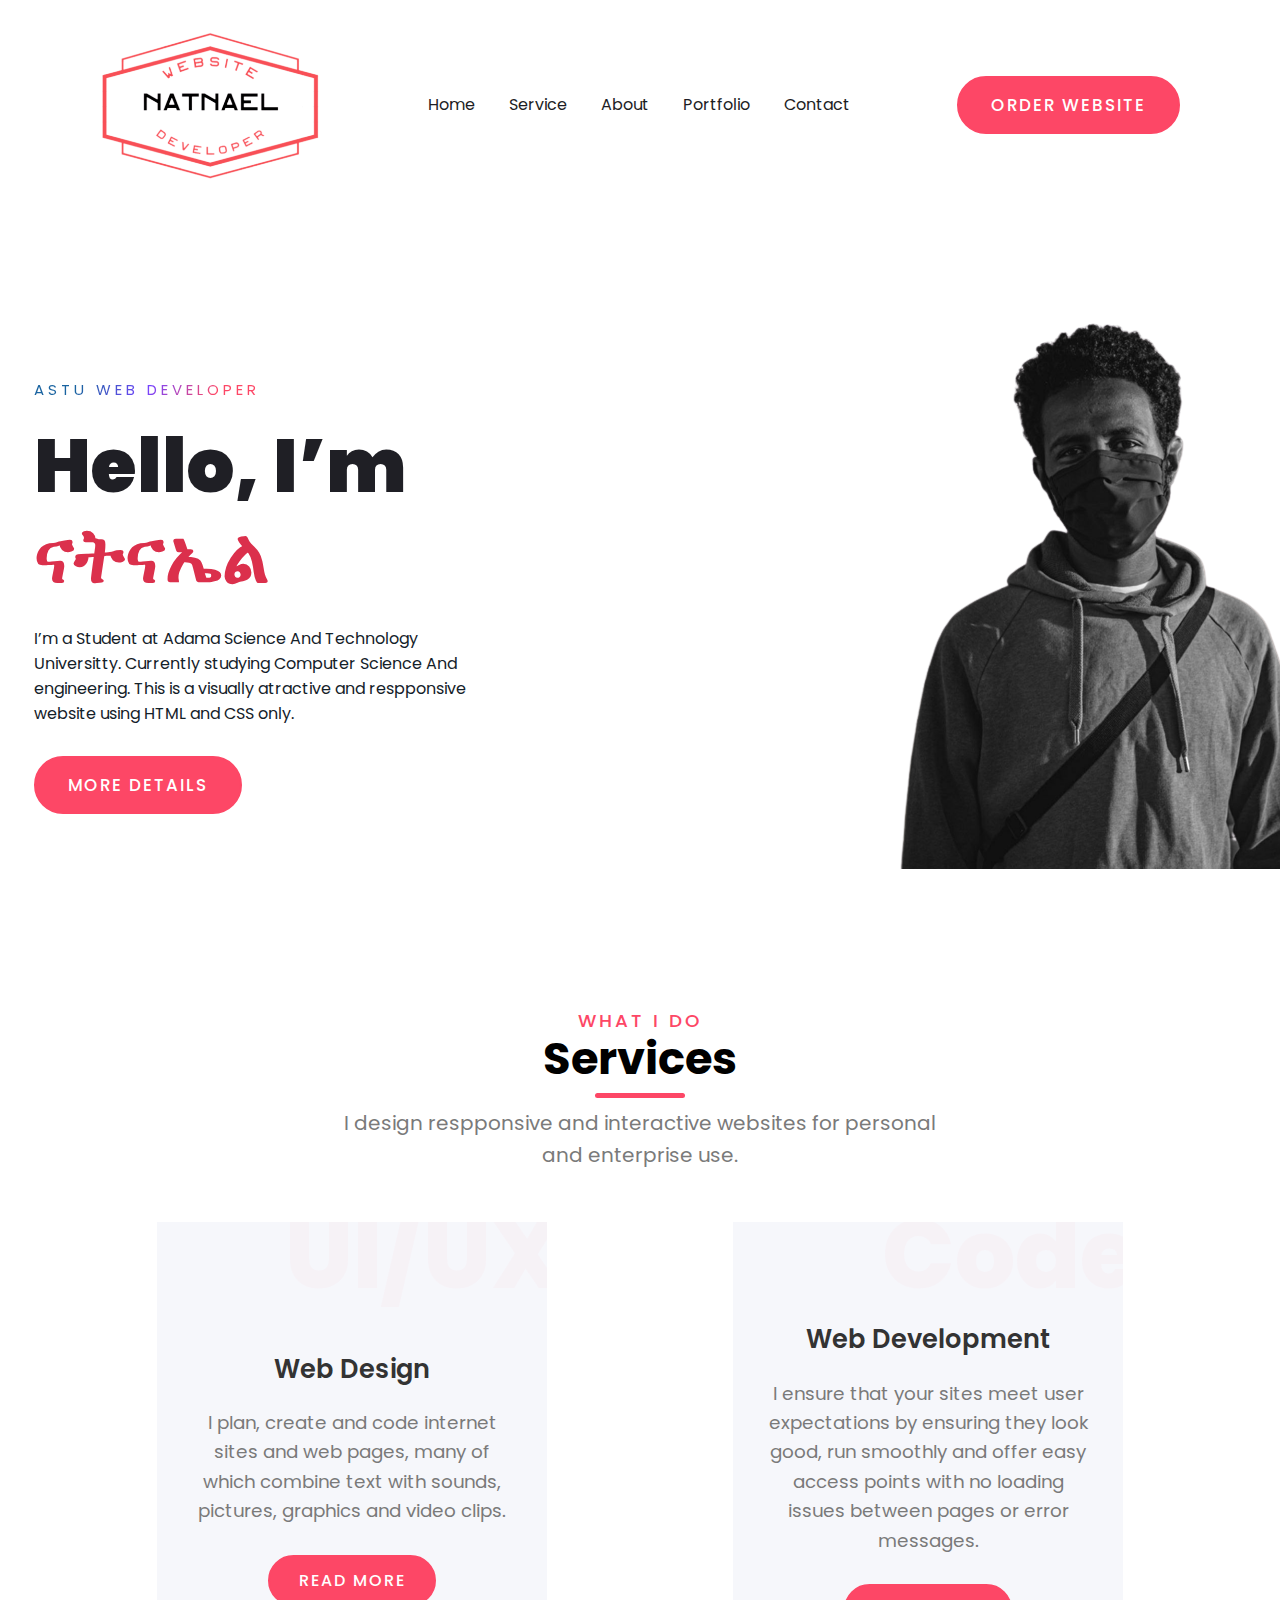
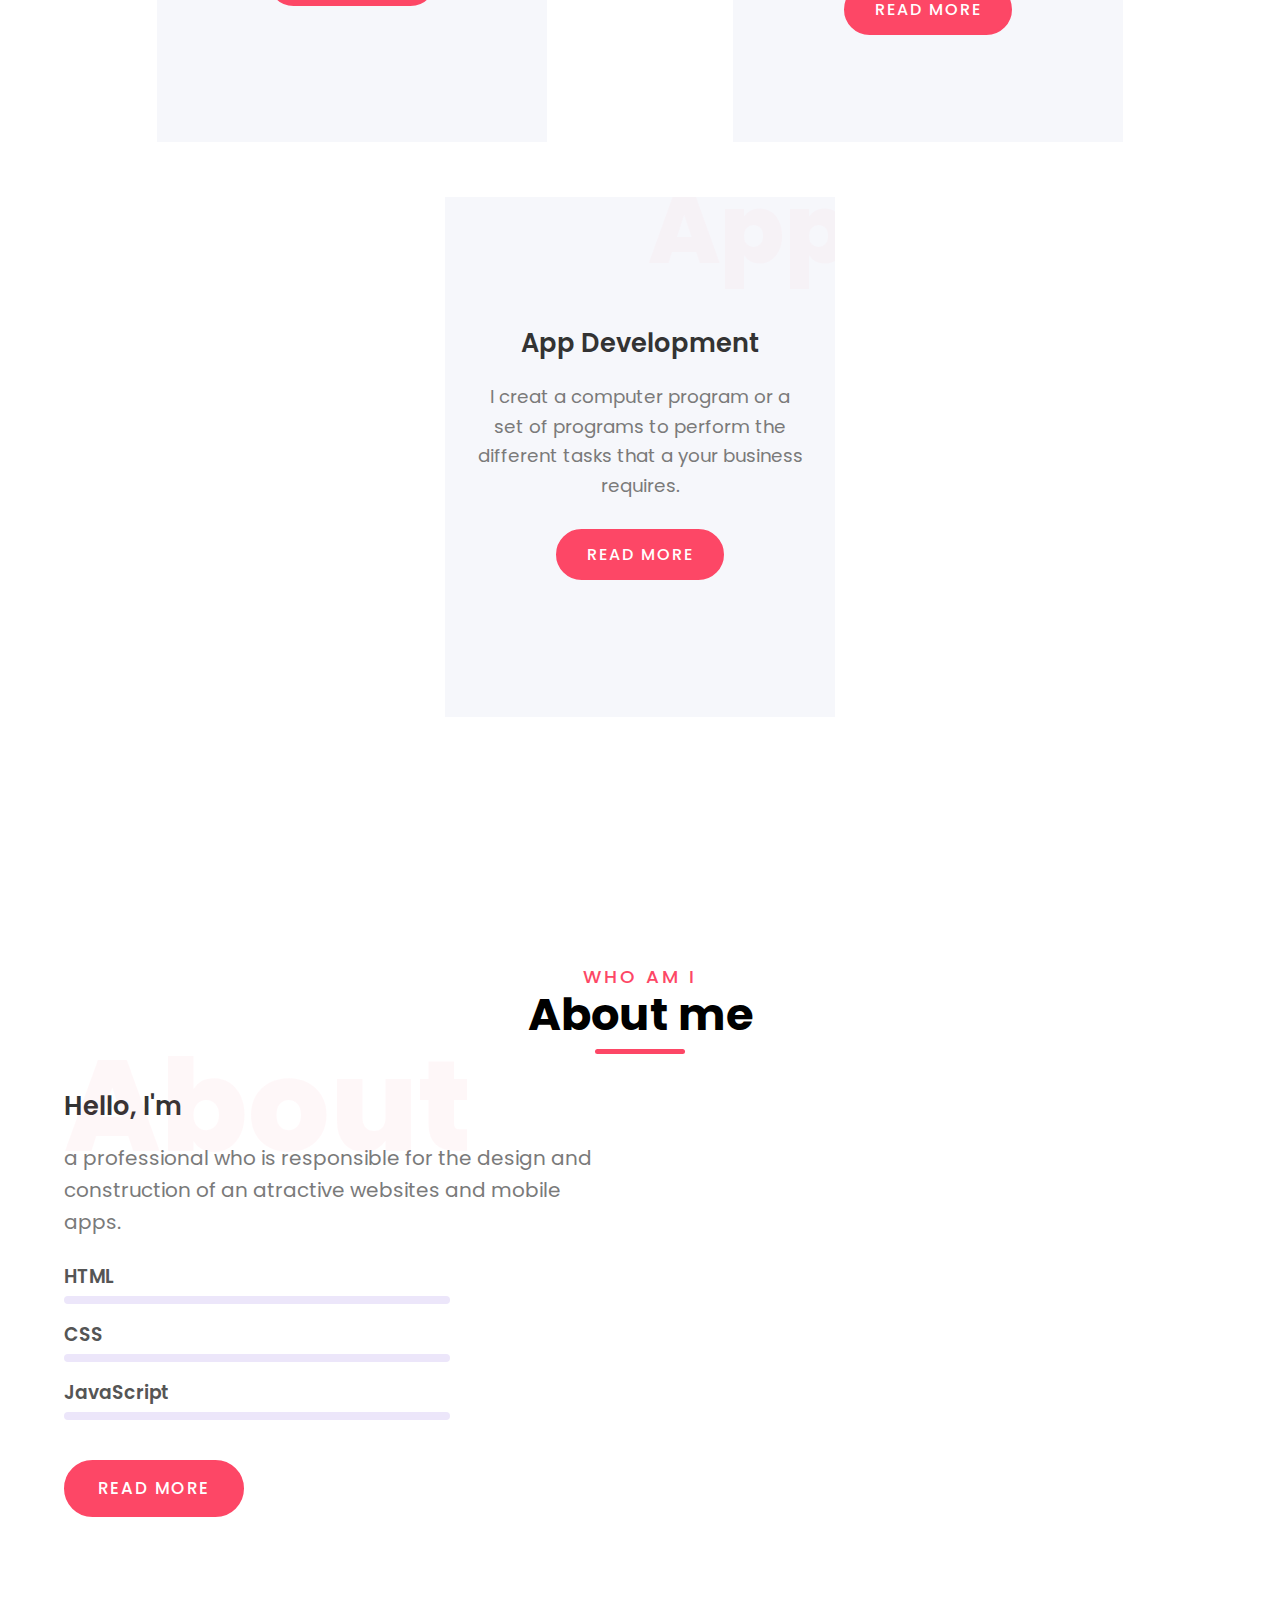
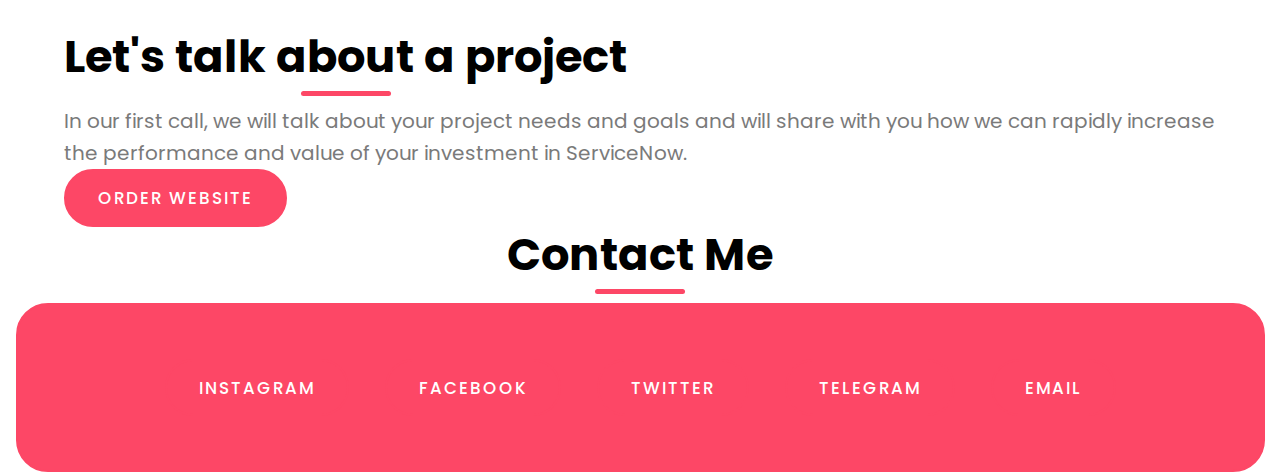
==== index.html @ 195dbab7 "first commit" ====
<!DOCTYPE html>
<html lang="en">
<head>
    <meta charset="UTF-8">
    <title>Personal Website</title>
    <link rel="stylesheet" href="./css/style.css">
</head>
<body>

    <div class="hero">
        <nav>
            <img src="./img/icon2.png" class="logo">
            <ul>
                <li><a href="index.html">Home</a></li>
                <li><a href="#services">Service</a></li>
                <li><a href="#about">About</a></li>
                <li><a href="#">Portfolio</a></li>
                <li><a href="#contacts">Contact</a></li>
            </ul>
            <a href="#order" class="btn">Order website</a>
        </nav>

        <div class="content">
             <div class="grid-1">
            <span class="title1">ASTU Web Developer</span>
            <h1>Hello, I’m <span>ናትናኤል</span></h1>
            <p>I’m a Student at Adama Science And Technology Universitty. Currently studying Computer Science And engineering. This is a visually atractive and respponsive website using HTML and CSS only.</p>
            <a href="contacts.html" class="btn">More Details</a>
        </div>
            <div class="grid-21">
                <img class="card-img" src="./img/person-me.png" alt="me">
            </div>
        </div>
    </div>



    <section class="services section" id="services">
        <div class="container">
          <div class="section-header">
            <h3 class="title" data-title="What I Do">Services</h3>
            <p class="text">
              I design respponsive and interactive websites for personal and enterprise use.
            </p>
          </div>

          <div class="cards">
            <div class="card-wrap">
            
              <div class="card" data-card="UI/UX">
                <div class="card-content z-index">
                  <h3 class="title-sm">Web Design</h3>
                  <p class="text">
                   I plan, create and code internet sites and web pages, many of which combine text with sounds, pictures, graphics and video clips.
                  </p>
                  <a href="#" class="btn small">Read more</a>
                </div>
              </div>
            </div>

            <div class="card-wrap">
              <div class="card" data-card="Code">
                <div class="card-content z-index">
                  <h3 class="title-sm">Web Development</h3>
                  <p class="text">
                   I ensure that your sites meet user expectations by ensuring they look good, run smoothly and offer easy access points with no loading issues between pages or error messages.
                  </p>
                  <a href="#" class="btn small">Read more</a>
                </div>
              </div>
            </div>

            <div class="card-wrap">
              <div class="card" data-card="App">
                <div class="card-content z-index">
                  <h3 class="title-sm">App Development</h3>
                  <p class="text">
                  I creat a computer program or a set of programs to perform the different tasks that a your business requires.
                  </p>
                  <a href="#" class="btn small">Read more</a>
                </div>
              </div>
            </div>
          </div>
        </div>
      </section>


      <section class="about section" id="about">
        <div class="container">
          <div class="section-header">
            <h3 class="title" data-title="Who Am I">About me</h3>
          </div>

          <div class="section-body grid-2">
            <div class="column-1">
              <h3 class="title-sm">Hello, I'm</h3>
              <p class="text">
                a professional who is responsible for the design and construction of an atractive websites and mobile apps. 
              </p>
              <div class="skills">
                <div class="skill html">
                  <h3 class="skill-title">HTML</h3>
                  <div class="skill-bar">
                    <div class="skill-progress" data-progress="90%"></div>
                  </div>
                </div>
                <div class="skill css">
                  <h3 class="skill-title">CSS</h3>
                  <div class="skill-bar">
                    <div class="skill-progress" data-progress="70%"></div>
                  </div>
                </div>
                <div class="skill js">
                  <h3 class="skill-title">JavaScript</h3>
                  <div class="skill-bar">
                    <div class="skill-progress" data-progress="80%"></div>
                  </div>
                </div>
              </div>
              <a href="#" class="btn">Read more</a>
            </div>
          </div>
        </div>
      </section>
      <section class="order-website" id="order">
        <div class="container">
          <h3 class="title">Let's talk about a project</h3>
          <p class="text">
            In our first call, we will talk about your project needs and goals and will share with you how we can rapidly increase the performance and value of your investment in ServiceNow.
          </p>
          <a href="#" class="btn">ORDER WEBSITE</a>
          
        </div>
      </section>

      <section class="contactme" id="contacts">

       <center><h3 class="title">Contact Me</h3></center> 
       <center>
          <div class="btn">
          <nav>
        <ul>
            <li><a href="https://instagram.com/nhatty_zem" class="btn" target="blank">instagram</a></li>
            <li><a href="https://facebook.com/natnael_zemete"class="btn" target="blank">facebook</a></li>
            <li><a href="https://twitter.com/natizemete" class="btn" target="blank">twitter</a></li>
            <li><a href="https://telegram.org" class="btn" target="blank">telegram</a></li>
            <li><a href="mailto:nzemete@aastu.edu.et" class="btn" target="_blank">Email</a></li>         </ul>
        </nav>
        </div>
      </center>
      </section>
</body>
</html>
---- css/style.css ----
@import url('https://fonts.googleapis.com/css2?family=Poppins:wght@400;500;600;700&display=swap');

*{
    margin: 0;
    padding: 0;
    box-sizing: border-box;
    font-family: 'Poppins', sans-serif;
}
a{
    text-decoration: none;
}
.hero{
    width: 100%;
    height: 100vh;
    background:transparent;
    background: cover;
}
nav{
    display: flex;
    align-items: center;
    justify-content: space-between;
    padding: 30px 100px;
}

nav ul li ul {
    position: absolute;
    top: 44px;
    left: 0;
    background: transparent;
    width: 200px;
    transition: 0.5s;

}
.logo{
    max-height: 150px;
}
nav ul li{
    list-style: none;
    display: inline-block;
    padding: 10px 15px;
}
nav ul li a{
    color: #1d1d24;
    position: relative;
    padding: 5px 0;
}
nav ul li a:hover{
    color: #fd4766;
}

.heroTop nav ul li:hover{

    transform: scale(1.2);
    transition: 0.3s;


}
.contactme .btn ul li a:after{
    content: "";
    position: absolute;
    left: 0;
    width: 0;
    height: 3px;
    background: #fd4766;
    margin-top: 5px;
    bottom: 0;
}

nav ul li a:after{
    content: "";
    position: absolute;
    left: 0;
    width: 0;
    height: 3px;
    background: #fd4766;
    transition: .3s;
    
    bottom: 0;
}
nav ul li a:hover:after{
    width: 100%;

 
}
.btn{
    color: #fff;
    font-size: 16px;
    text-transform: uppercase;
    letter-spacing: 2px;
    padding: 16px 40px;
    border-radius: 500px;
    display: inline-block;
    font-weight: 500;
    transition: all .4s ease-in-out;
    background-size: 152% 100%;
    background: #fd4766;
    border: 2px solid #fd4766;
}
.btn:hover{
    background: transparent;
    border-color: #fd4766;
    color: #fd4766;
}
.content{
    position: absolute;
    top: 35%;
    left: 8%;
    display: grid;
    grid-template-columns: 70% 40%;
    gap: 20PX;
    justify-content: center;
    align-items: center;}
.content .title1{
    color: #1f1f25;
    font-size: 15px;
    text-transform: uppercase;
    letter-spacing: 4px;
    display: inline-block;
    margin-bottom: 20px;
    background: linear-gradient(120deg, #1963a0 20.69%, #7644ff 50.19%,#fd4766 79.69%);
    -webkit-background-clip: text;
    -webkit-text-fill-color: transparent;
}
.content h1{
    color: #1f1f25;
    font-size: 75px;
    font-weight: 900;
    line-height: 90px;
    text-transform: inherit;
    width: 70%;
}
.content h1 span{
    color: #db304c;
}
.content p{
    width: 55%;
    color: #142129;
    margin-top: 25px;
    margin-bottom: 30px;
}


        /* portfolio */

        .card-img{
          max-height: 80%;
          max-width: 100%;
        }
        .cards {
            display: flex;
            justify-content: space-around;
            flex-wrap: wrap;
            width: 100%;
          }
          
          .card-wrap {
            position: relative;
            margin: 1.7rem 0.8rem;
          }
          
          .card {
            position: relative;
            width: 100%;
            max-width: 390px;
            min-height: 520px;
            background-color: var(--light-three);
            display: flex;
            align-items: center;
            justify-content: center;
            text-align: center;
            padding: 3rem 2rem;
            overflow: hidden;
            transition: 0.3s;
          }
          
          .card:before {
            content: attr(data-card);
            position: absolute;
            top: -15px;
            right: -15px;
            font-size: 6rem;
            font-weight: 800;
            line-height: 1;
            color: var(--main-color);
            opacity: 0.025;
          }
          
          .card:after {
            content: "";
            position: absolute;
            width: 100%;
            height: 0px;
            bottom: 0;
            left: 0;
            background-color: var(--main-color);
            transition: 0.3s;
          }
          
          .card-wrap:hover .card {
            transform: translateY(-15px);
          }
          
          .card-wrap:hover .card:after {
            height: 8px;
          }

          .card .title-sm {
            line-height: 0.8;
          }
          
          .card .text {
            font-size: 1.15rem;
            margin: 1.8rem 0;
          }
          
          /* End Services */
          

/* sectioning */
.section-header {
    text-align: center;
    margin-bottom: 1.5rem;
  }
  .section-header .text {
    max-width: 600px;
    margin: 0 auto;
  }
   .section-header .text {
      max-width: 500px;
    }
/* end section */
        /* end of portfolio */


        /* About */

.about {
    overflow: hidden;
  }
  
  .about img {
    max-width: 600px;
  }
  
  .about .text {
    margin-top: 1rem;
  }
  
  .skills {
    margin: 1.5rem 0 2.5rem 0;
  }
  
  .skill {
    margin: 1rem 0;
  }
  
  .skill-title {
    color: #555;
    font-weight: 600;
    margin-bottom: 0.3rem;
  }
  
  .skill-bar {
    width: 70%;
    height: 8px;
    border-radius: 4px;
    background-color: #ece6fa;
    position: relative;
    overflow: hidden;
  }
  
  .skill-progress {
    position: absolute;
    height: 100%;
    width: 0%;
    top: 0;
    left: 0;
    background-color: var(--main-color);
    transition: 1s;
  }
  
  .about .column-1 {
    position: relative;
  }
  
  .about .column-1:before {
    content: "About";
    position: absolute;
    font-size: 8rem;
    font-weight: 800;
    color: var(--main-color);
    opacity: 0.04;
    top: 20px;
    left: 0;
    line-height: 0;
  }
  
  
  /* End About */

  /* General Styles */
  @import url("https://fonts.googleapis.com/css2?family=Poppins:wght@100;200;300;400;500;600;700;800;900&display=swap");

  :root {
    --dark-one: #333;
    --dark-two: #7a7a7a;
    --main-color: #fd4766;
    --light-one: #fff;
    --light-two: #f9fafb;
    --light-three: #f6f7fb;
  }
  
  /* Genral Styles */
  
  *,
  *::before,
  *::after {
    margin: 0;
    padding: 0;
    box-sizing: border-box;
  }
  
  html {
    scroll-behavior: smooth;
  }
  
  body,
  button,
  input,
  textarea {
    font-family: "Poppins", sans-serif;
  }
  
  a {
    text-decoration: none;
  }
  
  ul {
    list-style: none;
  }
  
 
  
  .container {
    position: relative;
    z-index: 5;
    max-width: 92rem;
    padding: 0 4rem;
    margin: 0 auto;
  }
  
  .stop-scrolling {
    height: 100%;
    overflow: hidden;
  }
  
  .grid-2 {
    display: grid;
    grid-template-columns: repeat(2, 1fr);
    align-items: center;
    justify-content: center;
  }
  
  .text {
    font-size: 1.25rem;
    color: var(--dark-two);
    line-height: 1.6;
  }
  
  .column-1 {
    margin-right: 1.5rem;
  }
  
  .column-2 {
    margin-left: 1.5rem;
  }
  
  
  
  .z-index {
    position: relative;
    z-index: 2;
  }
  
  .overlay {
    position: absolute;
    width: 100%;
    height: 100%;
    overflow: hidden;
    top: 0;
    left: 0;
  }
  
  .overlay .shape {
    width: initial;
    opacity: 0.13;
    position: absolute;
  }
  
  .overlay.overlay-lg .shape {
    height: 55px;
  }
  
  .overlay.overlay-lg .shape.wave {
    height: initial;
    width: 88px;
  }
  
  .overlay.overlay-lg .shape.xshape {
    height: 38px;
  }
  
  .overlay.overlay-sm .shape {
    filter: brightness(0) invert(1);
    opacity: 0.15;
    height: 40px;
  }
  
  .overlay.overlay-sm .shape.wave {
    height: initial;
    width: 70px;
  }
  
  .overlay.overlay-sm .shape.xshape {
    height: 30px;
  }
  
  
  .section {
    padding: 7rem 0;
    overflow: hidden;
  }
  
  .section-header {
    text-align: center;
    margin-bottom: 1.5rem;
  }
  
  .title {
    position: relative;
    display: inline-block;
    padding-bottom: 1rem;
    line-height: 1;
    font-size: 2.8rem;
    margin-bottom: 0.6rem;
  }
  
  .title:before {
    content: attr(data-title);
    display: block;
    margin-bottom: 0.4rem;
    color: var(--main-color);
    font-size: 1.15rem;
    font-weight: 500;
    text-transform: uppercase;
    letter-spacing: 3px;
  }
  
  .title:after {
    content: "";
    position: absolute;
    width: 90px;
    height: 5px;
    border-radius: 3px;
    background-color: var(--main-color);
    bottom: 0;
    left: 50%;
    transform: translateX(-50%);
  }
  
  .section-header .text {
    max-width: 600px;
    margin: 0 auto;
  }
  
  .title-sm {
    color: var(--dark-one);
    font-weight: 600;
    font-size: 1.6rem;
  }
  
  
  
  .btn {
    display: inline-block;
    padding: 0.85rem 2rem;
    background-color: var(--main-color);
    color: var(--light-one);
    border-radius: 2rem;
    font-size: 1.05rem;
    text-transform: uppercase;
    font-weight: 500;
    transition: 0.3s;
  }
  
   .btn.small {
    padding: 0.7rem 1.8rem;
    font-size: 1rem;
  }
  
  /* End Genral Styles */
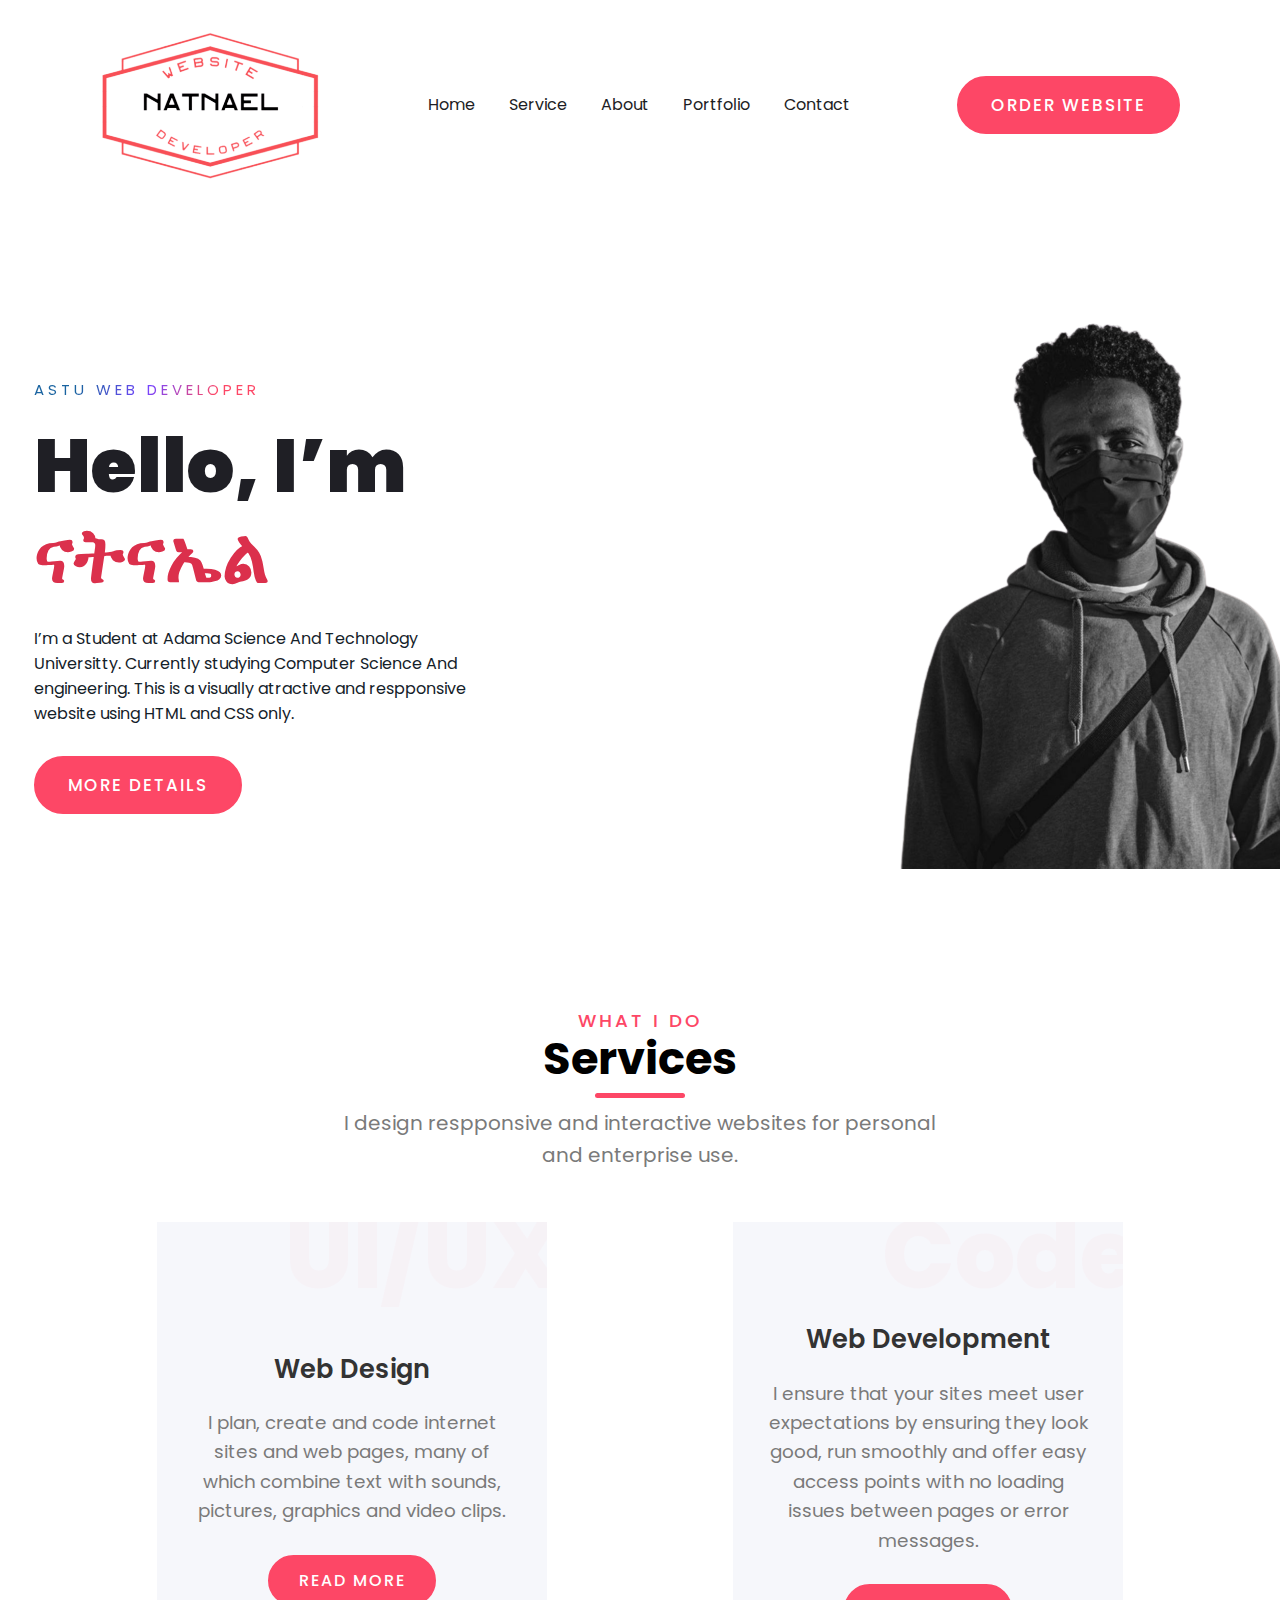
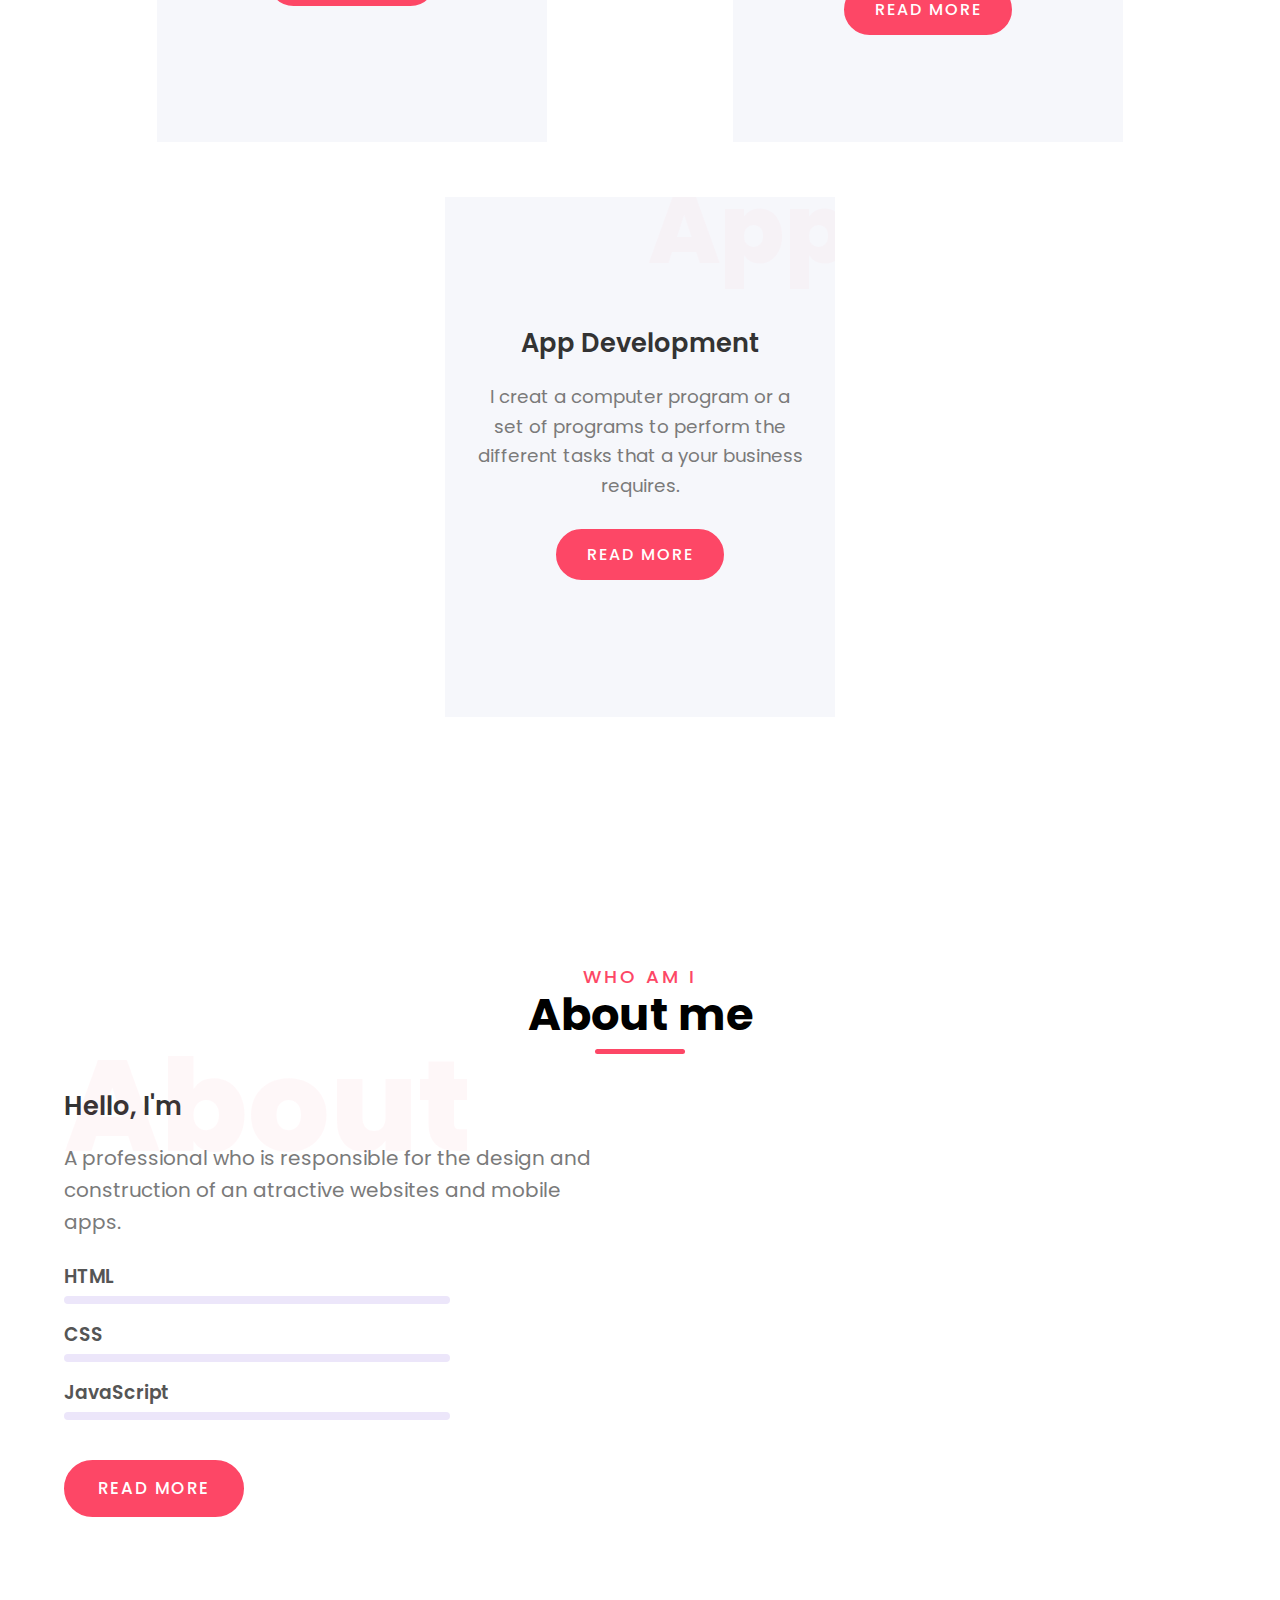
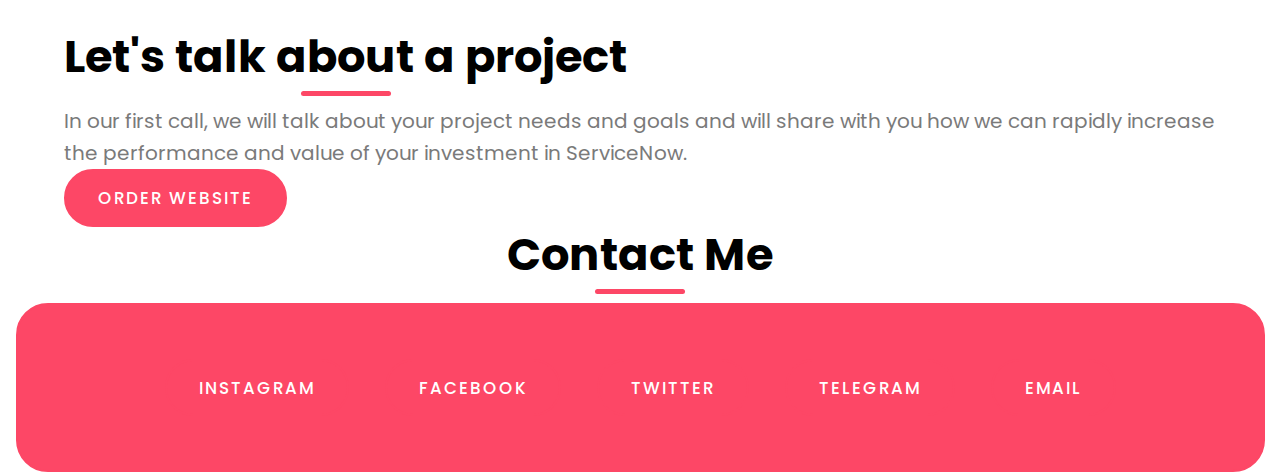
==== commit 32a261e2: "letter change" ====
--- a/index.html
+++ b/index.html
@@ -96,7 +96,7 @@
             <div class="column-1">
               <h3 class="title-sm">Hello, I'm</h3>
               <p class="text">
-                a professional who is responsible for the design and construction of an atractive websites and mobile apps. 
+                A professional who is responsible for the design and construction of an atractive websites and mobile apps. 
               </p>
               <div class="skills">
                 <div class="skill html">
